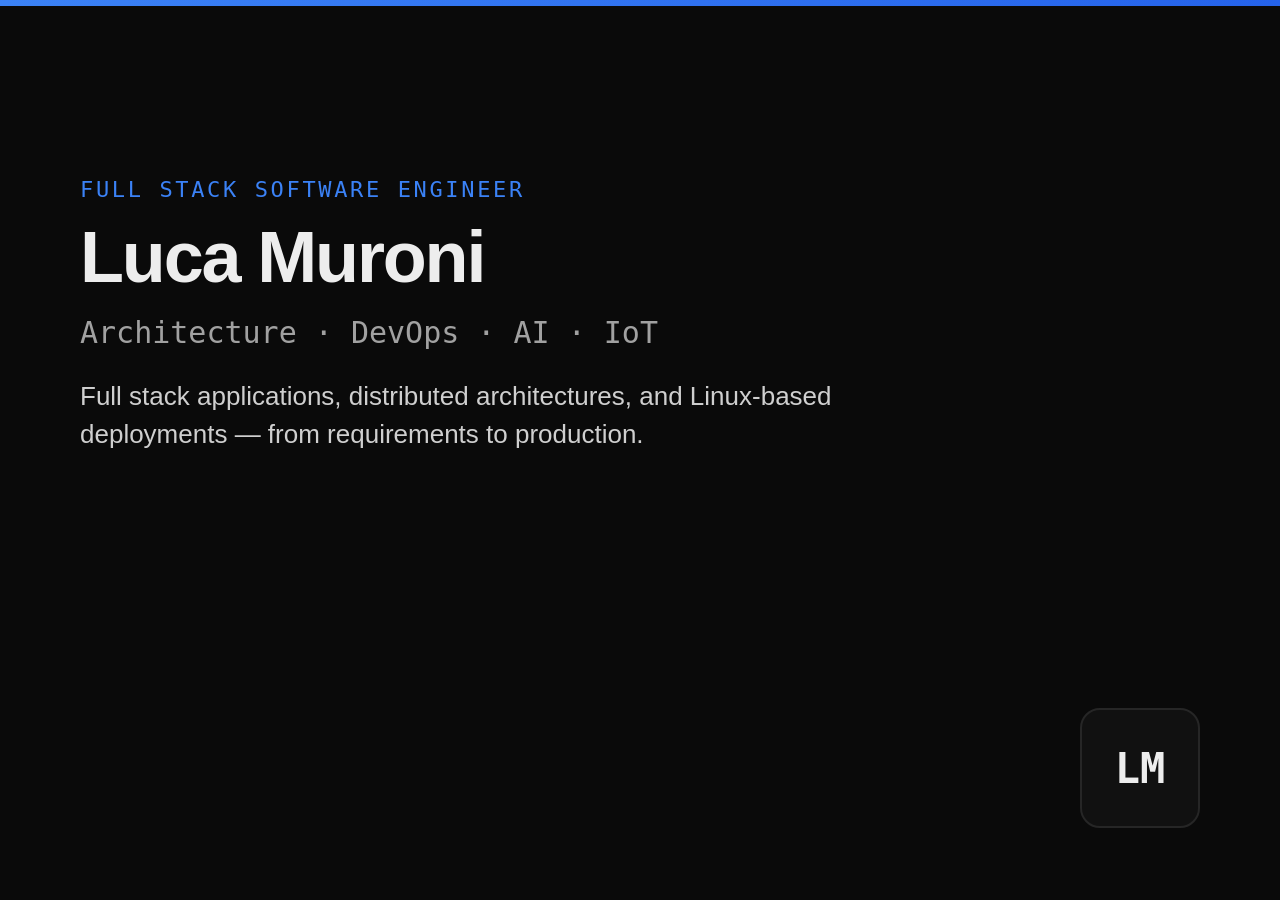
==== portfolio/og-image.html @ 9075339b "update: CV PDF, analytics, portfolio e migliorie Co-authored-by: Cursor <cursoragent@cursor.com>" ====
<!DOCTYPE html>
<html lang="en">
<head>
  <meta charset="UTF-8">
  <style>
    * { box-sizing: border-box; margin: 0; padding: 0; }
    body {
      width: 1200px;
      height: 630px;
      font-family: -apple-system, BlinkMacSystemFont, "Segoe UI", Roboto, sans-serif;
      background: #0a0a0a;
      color: #ededed;
      display: flex;
      align-items: center;
      padding: 72px 80px;
      overflow: hidden;
    }
    .accent-bar {
      position: absolute;
      top: 0;
      left: 0;
      right: 0;
      height: 6px;
      background: linear-gradient(90deg, #3b82f6, #2563eb);
    }
    .content { max-width: 900px; }
    .label {
      font-size: 22px;
      color: #3b82f6;
      text-transform: uppercase;
      letter-spacing: 0.12em;
      margin-bottom: 18px;
      font-family: Consolas, monospace;
    }
    h1 {
      font-size: 72px;
      line-height: 1.05;
      font-weight: 600;
      letter-spacing: -0.03em;
      margin-bottom: 20px;
    }
    .tagline {
      font-size: 30px;
      color: #a1a1a1;
      font-family: Consolas, monospace;
      margin-bottom: 28px;
    }
    .desc {
      font-size: 26px;
      color: #cfcfcf;
      line-height: 1.45;
      max-width: 820px;
    }
    .monogram {
      position: absolute;
      right: 80px;
      bottom: 72px;
      width: 120px;
      height: 120px;
      border: 2px solid #262626;
      border-radius: 20px;
      display: flex;
      align-items: center;
      justify-content: center;
      font-size: 42px;
      font-weight: 600;
      color: #ededed;
      font-family: Consolas, monospace;
      background: #111111;
    }
  </style>
</head>
<body>
  <div class="accent-bar"></div>
  <div class="content">
    <p class="label">Full Stack Software Engineer</p>
    <h1>Luca Muroni</h1>
    <p class="tagline">Architecture · DevOps · AI · IoT</p>
    <p class="desc">Full stack applications, distributed architectures, and Linux-based deployments — from requirements to production.</p>
  </div>
  <div class="monogram">LM</div>
</body>
</html>
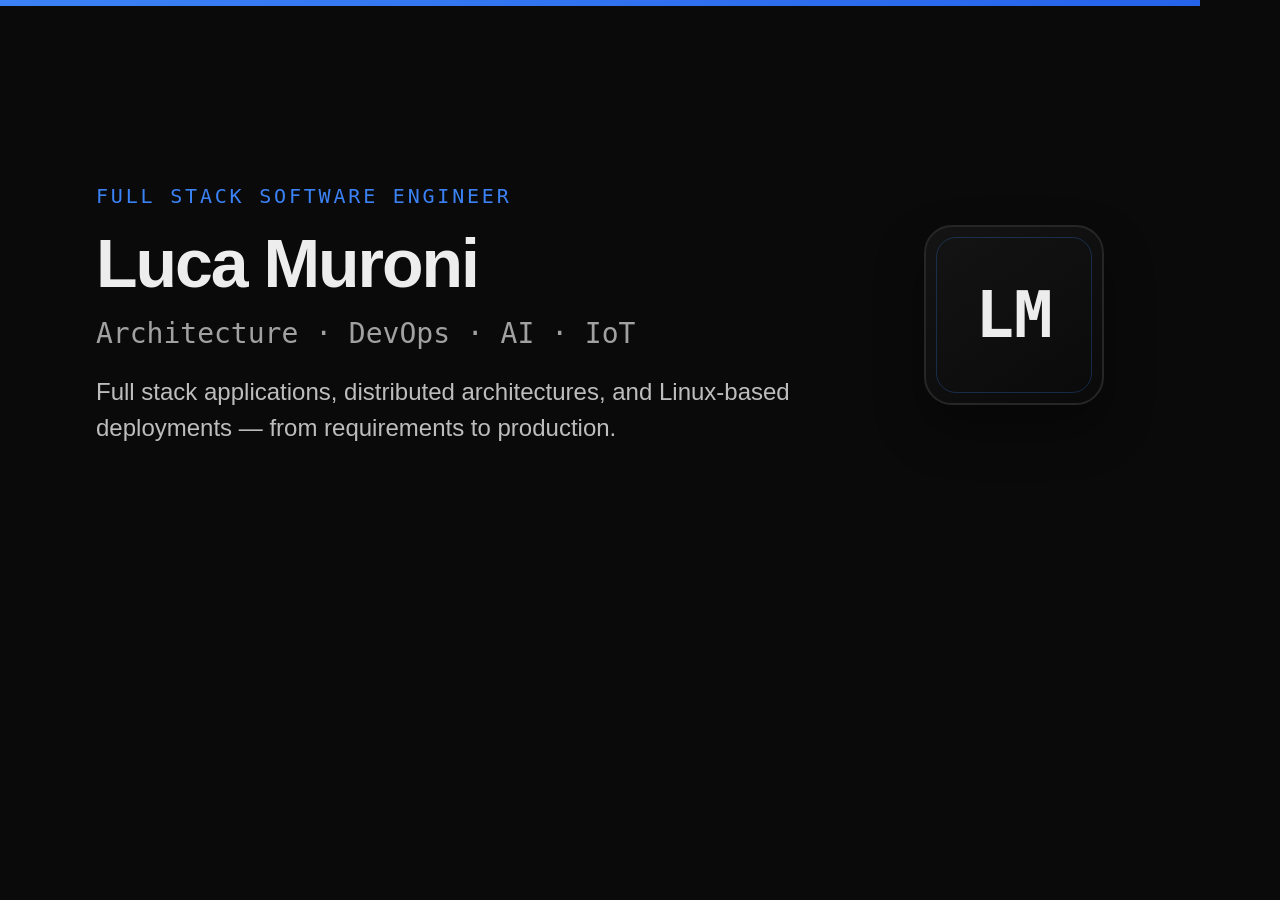
==== commit d3d0c524: "update: foto, tesi online, OG image e migliorie portfolio Co-authored-by: Cursor <cursoragent@cursor" ====
--- a/portfolio/og-image.html
+++ b/portfolio/og-image.html
@@ -5,6 +5,7 @@
   <style>
     * { box-sizing: border-box; margin: 0; padding: 0; }
     body {
+      position: relative;
       width: 1200px;
       height: 630px;
       font-family: -apple-system, BlinkMacSystemFont, "Segoe UI", Roboto, sans-serif;
@@ -12,7 +13,7 @@
       color: #ededed;
       display: flex;
       align-items: center;
-      padding: 72px 80px;
+      padding: 72px 96px;
       overflow: hidden;
     }
     .accent-bar {
@@ -23,50 +24,63 @@
       height: 6px;
       background: linear-gradient(90deg, #3b82f6, #2563eb);
     }
-    .content { max-width: 900px; }
+    .content {
+      flex: 1;
+      max-width: 760px;
+      z-index: 1;
+    }
     .label {
-      font-size: 22px;
+      font-size: 20px;
       color: #3b82f6;
       text-transform: uppercase;
-      letter-spacing: 0.12em;
-      margin-bottom: 18px;
-      font-family: Consolas, monospace;
+      letter-spacing: 0.14em;
+      margin-bottom: 20px;
+      font-family: Consolas, "SF Mono", monospace;
     }
     h1 {
-      font-size: 72px;
+      font-size: 68px;
       line-height: 1.05;
       font-weight: 600;
       letter-spacing: -0.03em;
-      margin-bottom: 20px;
+      margin-bottom: 18px;
     }
     .tagline {
-      font-size: 30px;
+      font-size: 28px;
       color: #a1a1a1;
-      font-family: Consolas, monospace;
-      margin-bottom: 28px;
+      font-family: Consolas, "SF Mono", monospace;
+      margin-bottom: 24px;
     }
     .desc {
-      font-size: 26px;
-      color: #cfcfcf;
-      line-height: 1.45;
-      max-width: 820px;
+      font-size: 24px;
+      color: #bdbdbd;
+      line-height: 1.5;
+      max-width: 700px;
     }
     .monogram {
       position: absolute;
-      right: 80px;
-      bottom: 72px;
-      width: 120px;
-      height: 120px;
+      right: 96px;
+      top: 50%;
+      transform: translateY(-50%);
+      width: 180px;
+      height: 180px;
       border: 2px solid #262626;
-      border-radius: 20px;
+      border-radius: 28px;
       display: flex;
       align-items: center;
       justify-content: center;
-      font-size: 42px;
+      font-size: 64px;
       font-weight: 600;
       color: #ededed;
-      font-family: Consolas, monospace;
-      background: #111111;
+      font-family: Consolas, "SF Mono", monospace;
+      background: linear-gradient(145deg, #141414, #0a0a0a);
+      box-shadow: 0 24px 48px rgba(0, 0, 0, 0.35);
+    }
+    .monogram::after {
+      content: "";
+      position: absolute;
+      inset: 10px;
+      border: 1px solid rgba(59, 130, 246, 0.25);
+      border-radius: 20px;
     }
   </style>
 </head>
@@ -78,6 +92,6 @@
     <p class="tagline">Architecture · DevOps · AI · IoT</p>
     <p class="desc">Full stack applications, distributed architectures, and Linux-based deployments — from requirements to production.</p>
   </div>
-  <div class="monogram">LM</div>
+  <div class="monogram" aria-hidden="true">LM</div>
 </body>
 </html>
